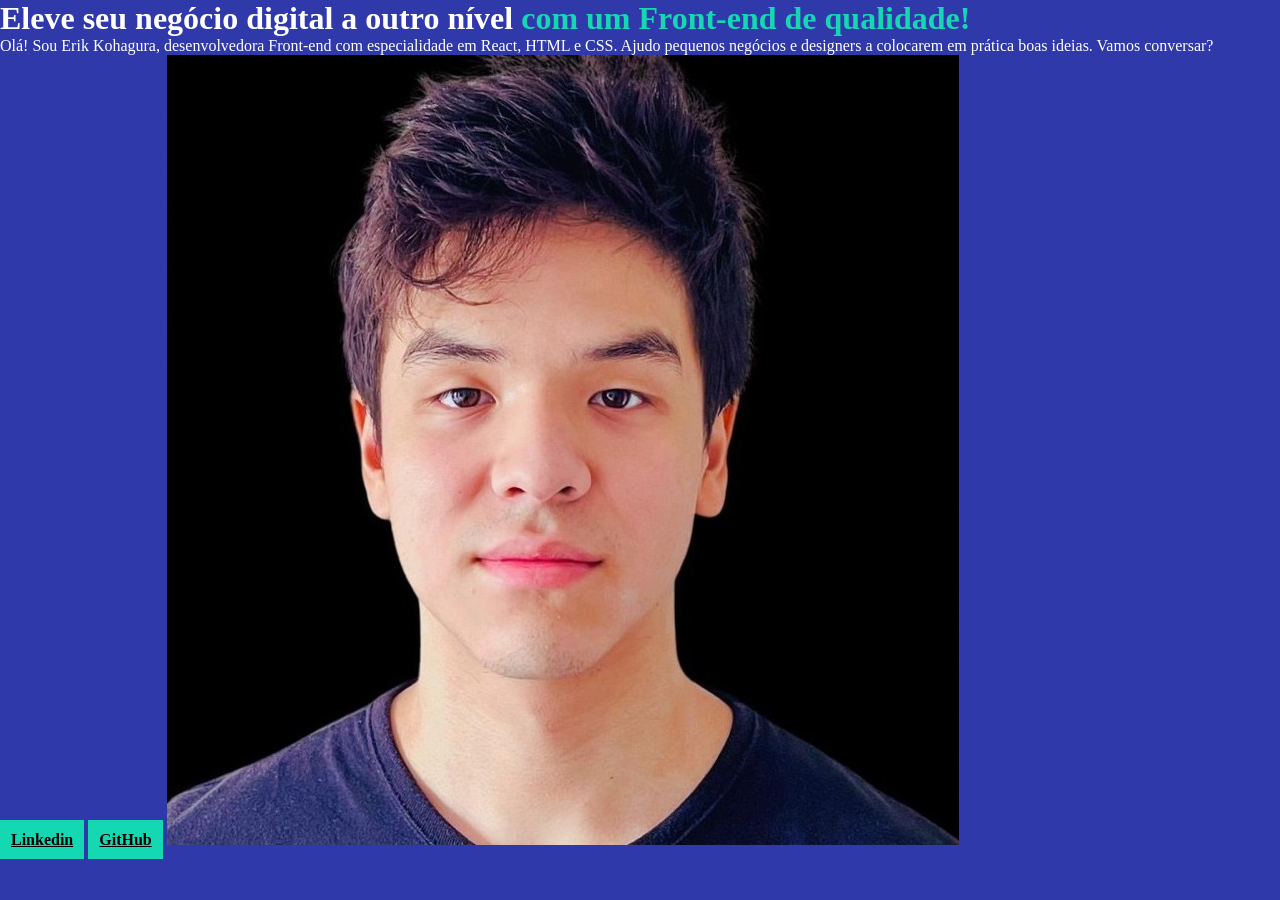
==== index.html @ 46e5c267 "Reset css e classes" ====
<!DOCTYPE html>
<html lang="pt-br">
<head>
    <meta charset="UTF-8">
    <meta name="viewport" content="width=device-width, initial-scale=1.0">
    <title>Portfolio</title>
    <link rel="stylesheet" href="style.css">
</head>
<body>
    <header></header>
    <main>
        <h1 class="titulo-portfolio">Eleve seu negócio digital a outro nível <strong class="titulo-destaque">com um Front-end de qualidade!</strong></h1>
        <p>Olá! Sou Erik Kohagura, desenvolvedora Front-end com especialidade em React, HTML e CSS. Ajudo pequenos negócios e designers a colocarem em prática boas ideias. Vamos conversar?</p>
        <a href="https://linkedin.com/in/erik-vitor-kohagura-silva-907653325">Linkedin</a>
        <a href="https://github.com/ErikVks">GitHub</a>
        <img src="minha_foto.jpg" alt="Foto de Erik Kohagura">
    </main>
    <footer></footer>
</body>
</html>
---- style.css ----
*{
    margin:0;
    padding:0;
}

body {
    background-color: #2F39A9;
    color: white;
}

.titulo-portfolio{
    font:200;
    color: white;
}

.titulo-destaque{
    color: #15D8B3;
}

a{
    background-color: #15D8B3;
    font-weight: bold;
    color: black;
    border: 1px solid #15D8B3;
    padding: 10px;
}
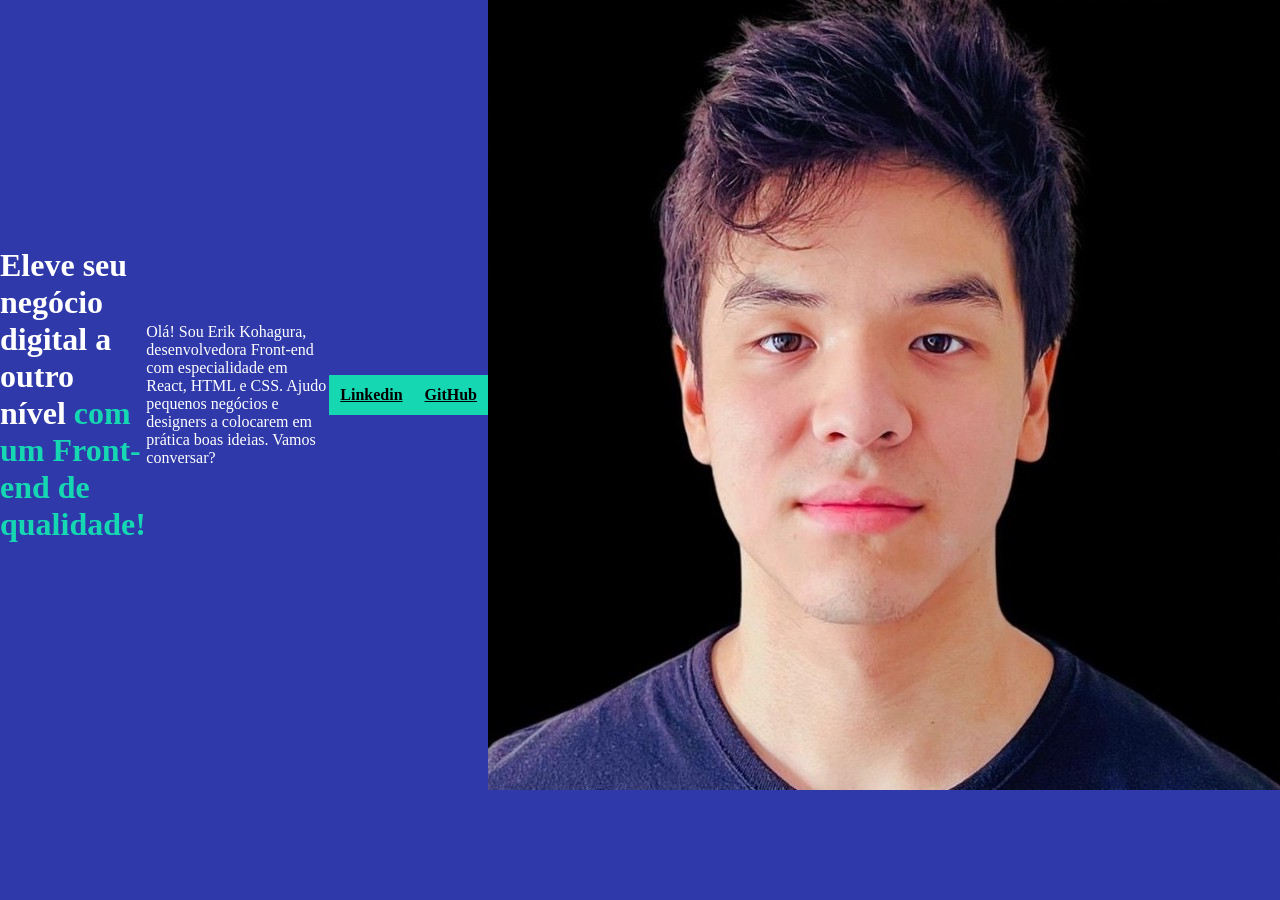
==== commit 046043a6: "Posicionamento dos elementos" ====
--- a/index.html
+++ b/index.html
@@ -8,7 +8,7 @@
 </head>
 <body>
     <header></header>
-    <main>
+    <main class="apresentacao">
         <h1 class="titulo-portfolio">Eleve seu negócio digital a outro nível <strong class="titulo-destaque">com um Front-end de qualidade!</strong></h1>
         <p>Olá! Sou Erik Kohagura, desenvolvedora Front-end com especialidade em React, HTML e CSS. Ajudo pequenos negócios e designers a colocarem em prática boas ideias. Vamos conversar?</p>
         <a href="https://linkedin.com/in/erik-vitor-kohagura-silva-907653325">Linkedin</a>
--- a/style.css
+++ b/style.css
@@ -3,7 +3,14 @@
     padding:0;
 }
 
+.apresentacao{
+    display: flex;
+    align-items: center;
+}
+
 body {
+    height: 100vh;
+    box-sizing: border-box;
     background-color: #2F39A9;
     color: white;
 }
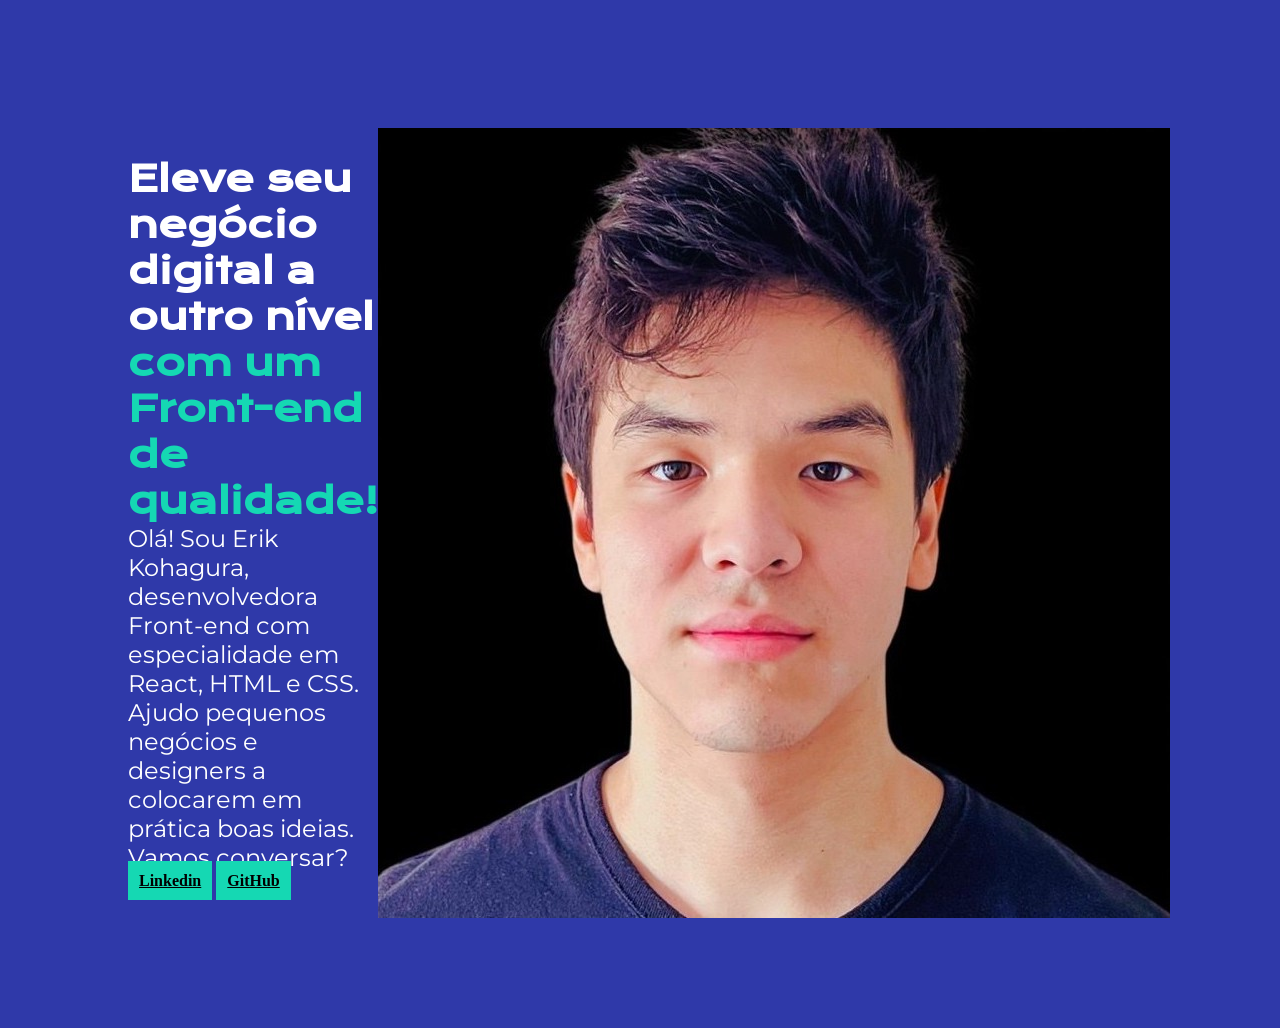
==== commit 50136b26: "Reorganização de seções e adição de fonte" ====
--- a/index.html
+++ b/index.html
@@ -9,10 +9,12 @@
 <body>
     <header></header>
     <main class="apresentacao">
-        <h1 class="titulo-portfolio">Eleve seu negócio digital a outro nível <strong class="titulo-destaque">com um Front-end de qualidade!</strong></h1>
-        <p>Olá! Sou Erik Kohagura, desenvolvedora Front-end com especialidade em React, HTML e CSS. Ajudo pequenos negócios e designers a colocarem em prática boas ideias. Vamos conversar?</p>
-        <a href="https://linkedin.com/in/erik-vitor-kohagura-silva-907653325">Linkedin</a>
-        <a href="https://github.com/ErikVks">GitHub</a>
+        <section class="apresentacao__conteudo">
+            <h1 class="apresentacao__conteudo__titulo">Eleve seu negócio digital a outro nível <strong class="apresentacao__conteudo__titulo-destaque">com um Front-end de qualidade!</strong></h1>
+            <p class="apresentacao__conteudo__texto">Olá! Sou Erik Kohagura, desenvolvedora Front-end com especialidade em React, HTML e CSS. Ajudo pequenos negócios e designers a colocarem em prática boas ideias. Vamos conversar?</p>
+            <a href="https://linkedin.com/in/erik-vitor-kohagura-silva-907653325">Linkedin</a>
+            <a href="https://github.com/ErikVks">GitHub</a>
+        </section>
         <img src="minha_foto.jpg" alt="Foto de Erik Kohagura">
     </main>
     <footer></footer>
--- a/style.css
+++ b/style.css
@@ -1,11 +1,8 @@
+@import url('https://fonts.googleapis.com/css2?family=Krona+One&family=Montserrat&display=swap');
+
 *{
     margin:0;
     padding:0;
-}
-
-.apresentacao{
-    display: flex;
-    align-items: center;
 }
 
 body {
@@ -15,13 +12,30 @@
     color: white;
 }
 
-.titulo-portfolio{
-    font:200;
+.apresentacao{
+    margin:10%;
+    display: flex;
+    align-items: center;
+    justify-content: space-between;
+}
+
+.apresentacao__conteudo{
+    width: 615px;
+}
+
+.apresentacao__conteudo__titulo{
+    font-size:36px;
+    font-family:  "Krona One", sans-serif;
     color: white;
 }
 
-.titulo-destaque{
+.apresentacao__conteudo__titulo-destaque{
     color: #15D8B3;
+}
+
+.apresentacao__conteudo__texto{
+    font-size:24px;
+    font-family: "Montserrat", sans-serif;
 }
 
 a{
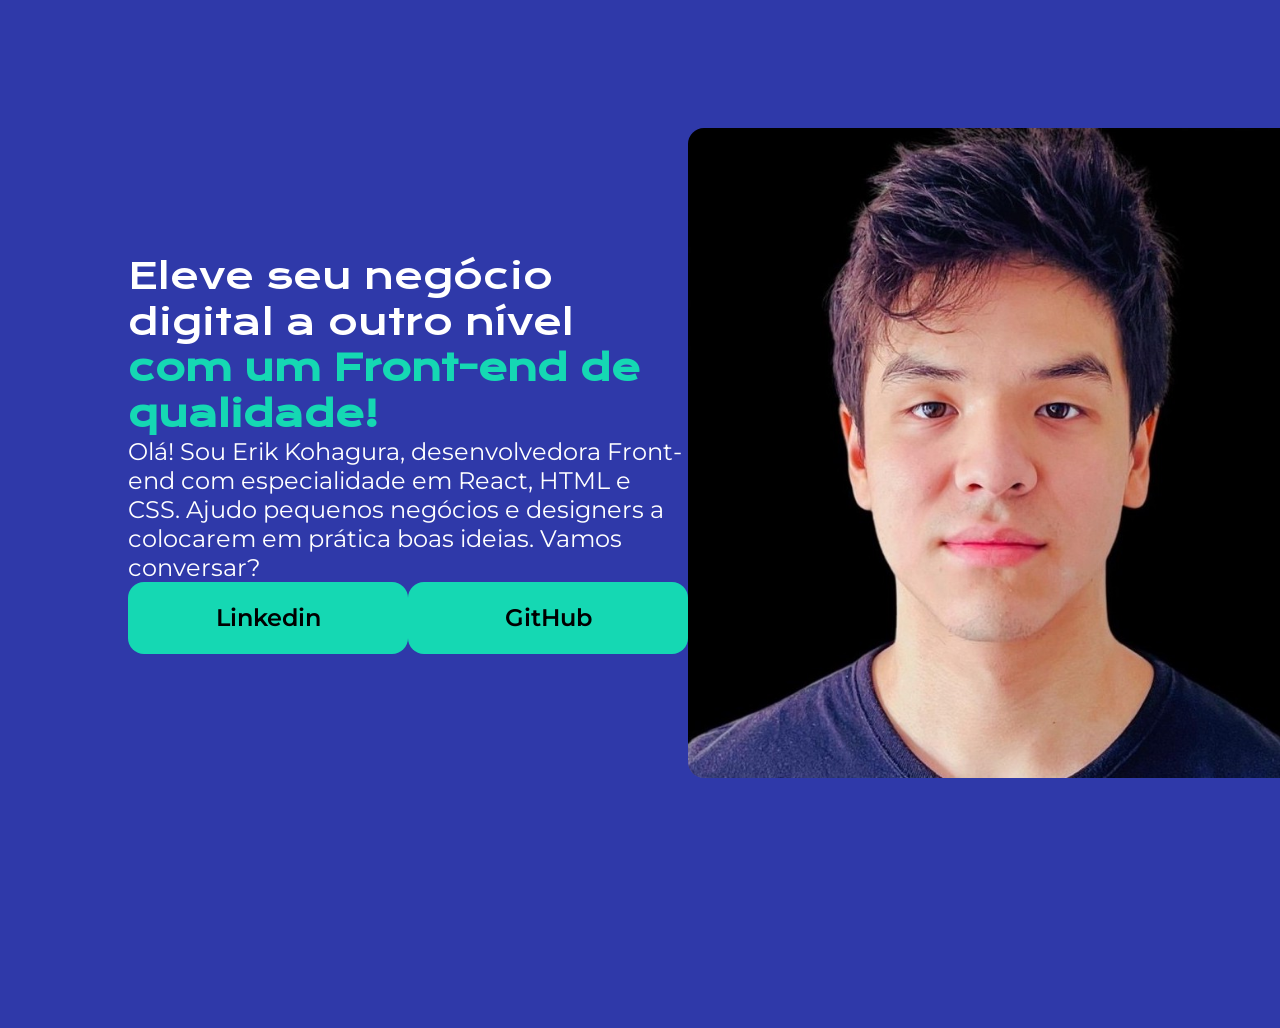
==== commit 2a5141c6: "Adição de fontes e ajuste de formato" ====
--- a/index.html
+++ b/index.html
@@ -12,10 +12,12 @@
         <section class="apresentacao__conteudo">
             <h1 class="apresentacao__conteudo__titulo">Eleve seu negócio digital a outro nível <strong class="apresentacao__conteudo__titulo-destaque">com um Front-end de qualidade!</strong></h1>
             <p class="apresentacao__conteudo__texto">Olá! Sou Erik Kohagura, desenvolvedora Front-end com especialidade em React, HTML e CSS. Ajudo pequenos negócios e designers a colocarem em prática boas ideias. Vamos conversar?</p>
-            <a href="https://linkedin.com/in/erik-vitor-kohagura-silva-907653325">Linkedin</a>
-            <a href="https://github.com/ErikVks">GitHub</a>
+            <div class="apresentacao__conteudo__links">
+                <a class="apresentacao__conteudo__links__link" href="https://linkedin.com/in/erik-vitor-kohagura-silva-907653325">Linkedin</a>
+                <a class="apresentacao__conteudo__links__link" href="https://github.com/ErikVks">GitHub</a>
+            </div>
         </section>
-        <img src="minha_foto.jpg" alt="Foto de Erik Kohagura">
+        <img class="apresentacao__imagem" src="minha_foto.jpg" alt="Foto de Erik Kohagura">
     </main>
     <footer></footer>
 </body>
--- a/style.css
+++ b/style.css
@@ -1,4 +1,4 @@
-@import url('https://fonts.googleapis.com/css2?family=Krona+One&family=Montserrat&display=swap');
+@import url('https://fonts.googleapis.com/css2?family=Krona+One&family=Montserrat:wght@100..900&display=swap');
 
 *{
     margin:0;
@@ -19,6 +19,11 @@
     justify-content: space-between;
 }
 
+.apresentacao__imagem{
+    height: 650px;
+    border-radius: 16px;
+}
+
 .apresentacao__conteudo{
     width: 615px;
 }
@@ -26,6 +31,7 @@
 .apresentacao__conteudo__titulo{
     font-size:36px;
     font-family:  "Krona One", sans-serif;
+    font-weight: 400;
     color: white;
 }
 
@@ -38,10 +44,20 @@
     font-family: "Montserrat", sans-serif;
 }
 
-a{
+.apresentacao__conteudo__links{
+    display: flex;
+    justify-content: space-between;
+}
+
+.apresentacao__conteudo__links__link{
     background-color: #15D8B3;
-    font-weight: bold;
+    width: 280px;
+    text-align: center;
+    border-radius: 16px;
+    font-size: 24px;
+    padding: 21.5px 0;
+    text-decoration: none;
     color: black;
-    border: 1px solid #15D8B3;
-    padding: 10px;
+    font-family: "Montserrat", sans-serif;
+    font-weight: 600;
 }
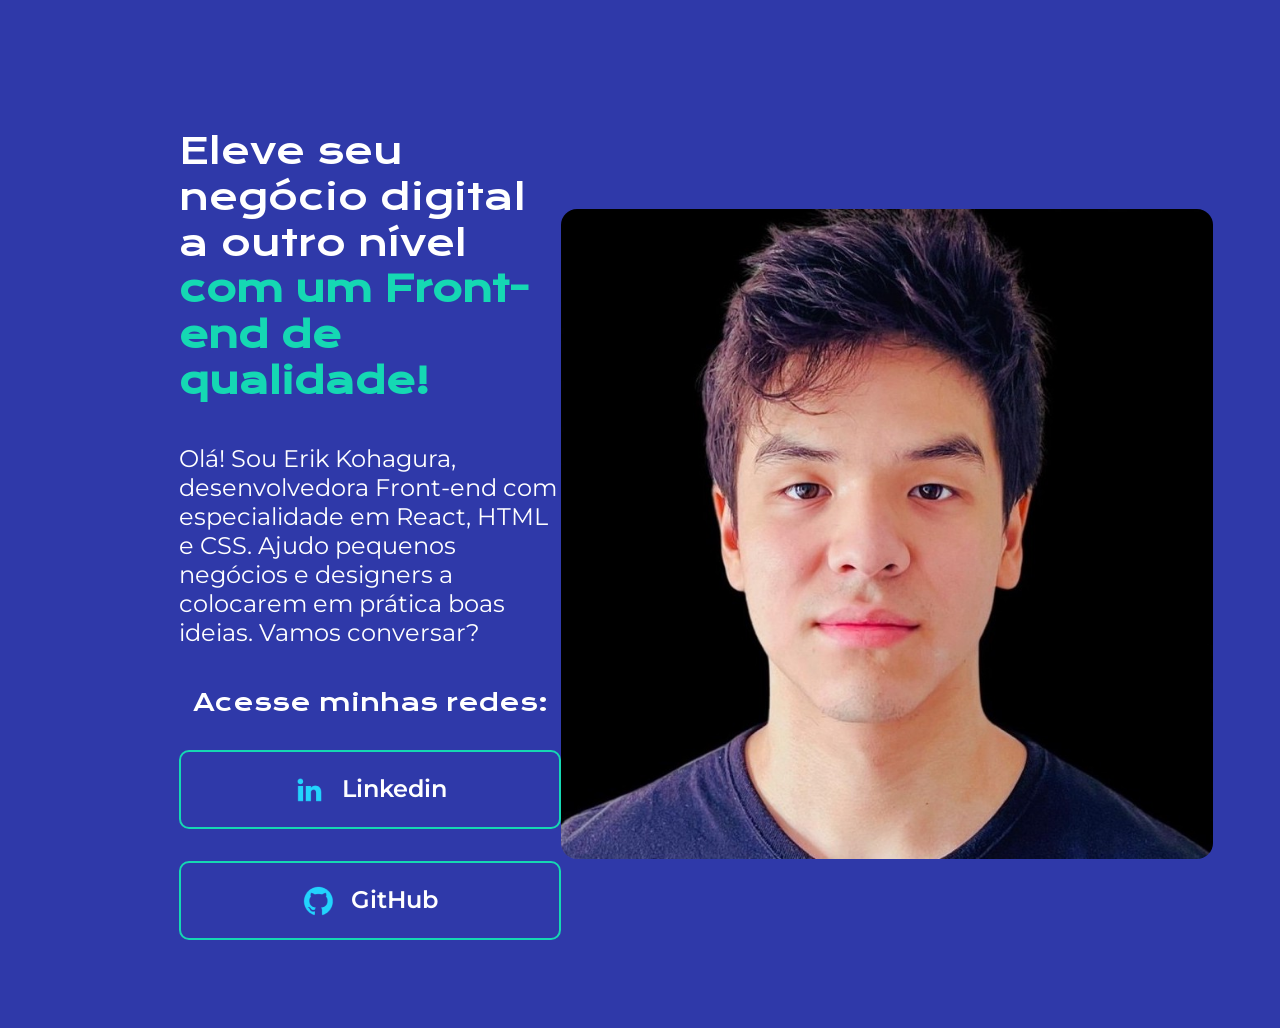
==== commit 9f34d2dd: "Adição de imagens e hover nos botões" ====
--- a/index.html
+++ b/index.html
@@ -13,11 +13,18 @@
             <h1 class="apresentacao__conteudo__titulo">Eleve seu negócio digital a outro nível <strong class="apresentacao__conteudo__titulo-destaque">com um Front-end de qualidade!</strong></h1>
             <p class="apresentacao__conteudo__texto">Olá! Sou Erik Kohagura, desenvolvedora Front-end com especialidade em React, HTML e CSS. Ajudo pequenos negócios e designers a colocarem em prática boas ideias. Vamos conversar?</p>
             <div class="apresentacao__conteudo__links">
-                <a class="apresentacao__conteudo__links__link" href="https://linkedin.com/in/erik-vitor-kohagura-silva-907653325">Linkedin</a>
-                <a class="apresentacao__conteudo__links__link" href="https://github.com/ErikVks">GitHub</a>
+                <h2 class="apresentacao__conteudo__links__subtitulo">Acesse minhas redes:</h2>
+                <a class="apresentacao__conteudo__links__link" href="https://linkedin.com/in/erik-vitor-kohagura-silva-907653325">
+                    <img src="./assets/linkedin.png" alt="Imagem GitHub">
+                    Linkedin
+                </a>
+                <a class="apresentacao__conteudo__links__link" href="https://github.com/ErikVks">
+                    <img src="./assets/github.png" alt="Imagem GitHub">
+                    GitHub
+                </a>
             </div>
         </section>
-        <img class="apresentacao__imagem" src="minha_foto.jpg" alt="Foto de Erik Kohagura">
+        <img class="apresentacao__imagem" src="./assets/minha_foto.jpg" alt="Foto de Erik Kohagura">
     </main>
     <footer></footer>
 </body>
--- a/style.css
+++ b/style.css
@@ -13,7 +13,7 @@
 }
 
 .apresentacao{
-    margin:10%;
+    margin:10% 14%;
     display: flex;
     align-items: center;
     justify-content: space-between;
@@ -26,6 +26,9 @@
 
 .apresentacao__conteudo{
     width: 615px;
+    display: flex;
+    flex-direction: column;
+    gap: 40px;
 }
 
 .apresentacao__conteudo__titulo{
@@ -46,18 +49,34 @@
 
 .apresentacao__conteudo__links{
     display: flex;
+    flex-direction: column;
     justify-content: space-between;
+    align-items: center;
+    gap: 32px;
+}
+
+.apresentacao__conteudo__links__subtitulo{
+    font-family: "Krona One", sans-serif;
+    font-weight: 400;
+    font-size: 24px;
 }
 
 .apresentacao__conteudo__links__link{
-    background-color: #15D8B3;
-    width: 280px;
+    display:flex;
+    justify-content:center;
+    gap: 16px;
+    border:2px solid #15D8B3;
+    width: 378px;
     text-align: center;
-    border-radius: 16px;
+    border-radius: 10px;
     font-size: 24px;
     padding: 21.5px 0;
     text-decoration: none;
-    color: black;
+    color: white;
     font-family: "Montserrat", sans-serif;
     font-weight: 600;
+}
+
+.apresentacao__conteudo__links__link:hover{
+    background-color: #3d46a3;
 }
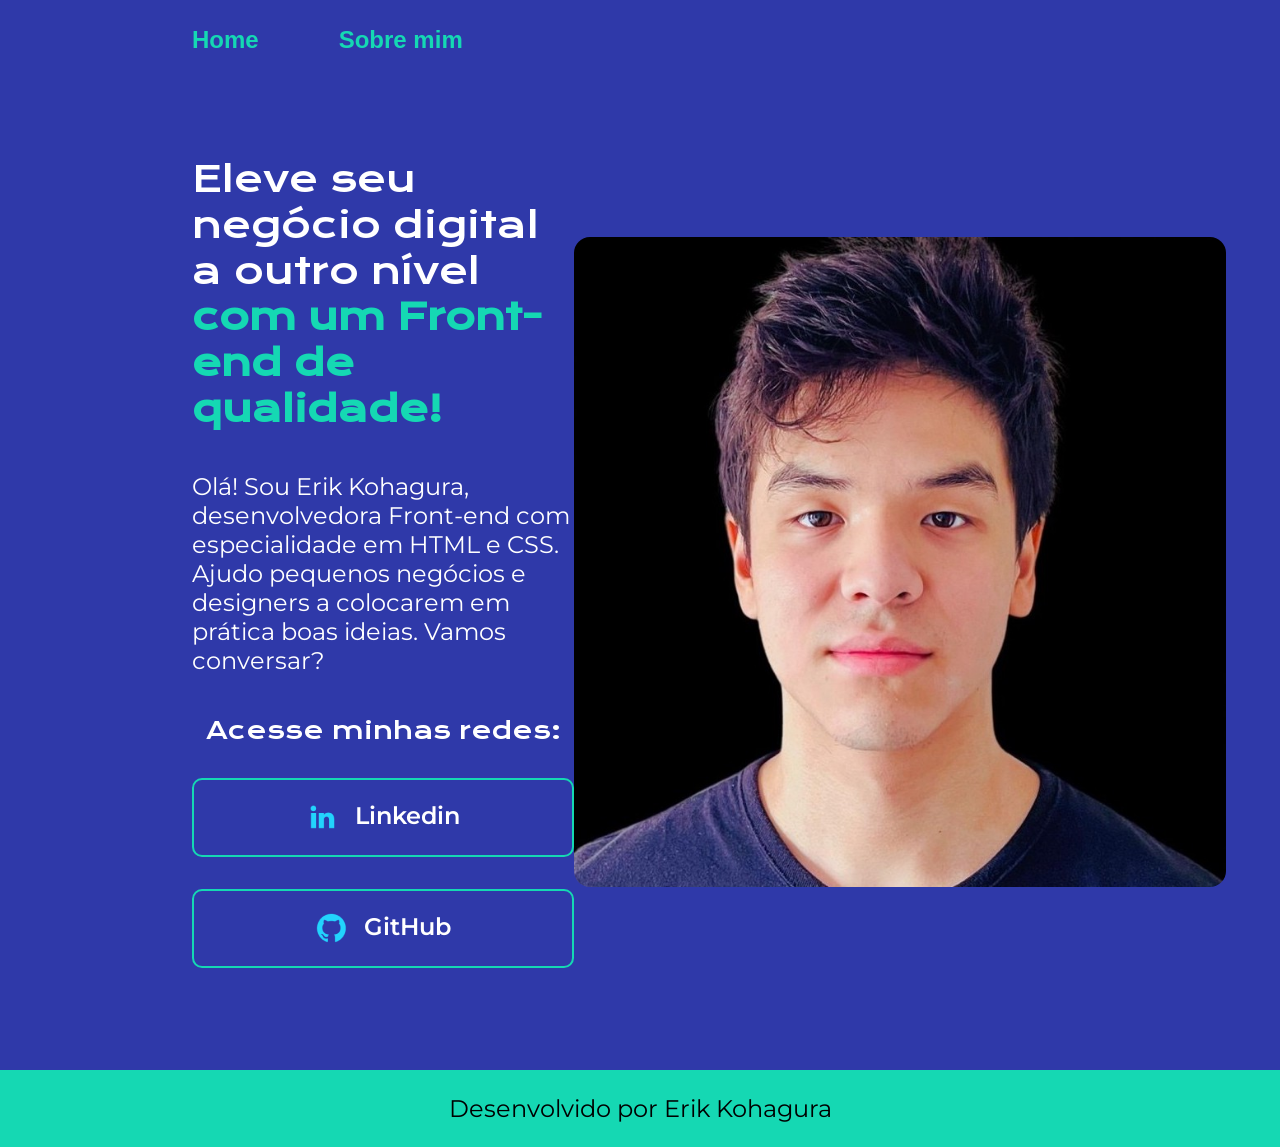
==== commit fe17bd4a: "Adição da página sobre mim" ====
--- a/index.html
+++ b/index.html
@@ -4,14 +4,19 @@
     <meta charset="UTF-8">
     <meta name="viewport" content="width=device-width, initial-scale=1.0">
     <title>Portfolio</title>
-    <link rel="stylesheet" href="style.css">
+    <link rel="stylesheet" href="./styles/style.css">
 </head>
 <body>
-    <header></header>
+    <header class="cabecalho">
+        <nav class="cabecalho__menu">
+            <a class="cabecalho__menu__link" href="index.html">Home</a>
+            <a class="cabecalho__menu__link" href="about.html">Sobre mim</a>
+        </nav>
+    </header>
     <main class="apresentacao">
         <section class="apresentacao__conteudo">
             <h1 class="apresentacao__conteudo__titulo">Eleve seu negócio digital a outro nível <strong class="apresentacao__conteudo__titulo-destaque">com um Front-end de qualidade!</strong></h1>
-            <p class="apresentacao__conteudo__texto">Olá! Sou Erik Kohagura, desenvolvedora Front-end com especialidade em React, HTML e CSS. Ajudo pequenos negócios e designers a colocarem em prática boas ideias. Vamos conversar?</p>
+            <p class="apresentacao__conteudo__texto">Olá! Sou Erik Kohagura, desenvolvedora Front-end com especialidade em HTML e CSS. Ajudo pequenos negócios e designers a colocarem em prática boas ideias. Vamos conversar?</p>
             <div class="apresentacao__conteudo__links">
                 <h2 class="apresentacao__conteudo__links__subtitulo">Acesse minhas redes:</h2>
                 <a class="apresentacao__conteudo__links__link" href="https://linkedin.com/in/erik-vitor-kohagura-silva-907653325">
@@ -26,6 +31,8 @@
         </section>
         <img class="apresentacao__imagem" src="./assets/minha_foto.jpg" alt="Foto de Erik Kohagura">
     </main>
-    <footer></footer>
+    <footer class="rodape">
+        <p>Desenvolvido por Erik Kohagura</p>
+    </footer>
 </body>
 </html>
--- a/styles/style.css
+++ b/styles/style.css
@@ -0,0 +1,108 @@
+@import url('https://fonts.googleapis.com/css2?family=Krona+One&family=Montserrat:wght@100..900&display=swap');
+
+*{
+    margin:0;
+    padding:0;
+}
+
+body {
+    box-sizing: border-box;
+    background-color: #2F39A9;
+    color: white;
+}
+
+.cabecalho{
+    padding: 2% 0 0 15%;
+}
+
+.cabecalho__menu{
+    display: flex;
+    gap: 80px;
+}
+
+.cabecalho__menu__link{
+    font-family: "Montserrast",sans-serif;
+    font-size: 24px;
+    font-weight: 600;
+    color: #15D8B3;
+    text-decoration: none;
+}
+
+.apresentacao{
+    padding: 8% 15%;
+    display: flex;
+    align-items: center;
+    justify-content: space-between;
+}
+
+.apresentacao__conteudo{
+    width: 615px;
+    display: flex;
+    flex-direction: column;
+    gap: 40px;
+}
+
+.apresentacao__conteudo__titulo{
+    font-size:36px;
+    font-family:  "Krona One", sans-serif;
+    font-weight: 400;
+    color: white;
+}
+
+.apresentacao__conteudo__titulo-destaque{
+    color: #15D8B3;
+}
+
+.apresentacao__conteudo__texto{
+    font-size:24px;
+    font-family: "Montserrat", sans-serif;
+}
+
+.apresentacao__conteudo__links{
+    display: flex;
+    flex-direction: column;
+    justify-content: space-between;
+    align-items: center;
+    gap: 32px;
+}
+
+.apresentacao__conteudo__links__subtitulo{
+    font-family: "Krona One", sans-serif;
+    font-weight: 400;
+    font-size: 24px;
+}
+
+.apresentacao__conteudo__links__link{
+    display:flex;
+    justify-content:center;
+    gap: 16px;
+    border:2px solid #15D8B3;
+    width: 378px;
+    text-align: center;
+    border-radius: 10px;
+    font-size: 24px;
+    padding: 21.5px 0;
+    text-decoration: none;
+    color: white;
+    font-family: "Montserrat", sans-serif;
+    font-weight: 600;
+}
+
+.apresentacao__conteudo__links__link:hover{
+    background-color: #3d46a3;
+}
+
+.apresentacao__imagem{
+    height: 650px;
+    border-radius: 16px;
+}
+
+.rodape{
+    padding: 24px;
+    color: black;
+    background-color: #15D8B3;
+    text-align: center;
+    font-family: "Montserrat", sans-serif;
+    font-size: 24px;
+    font-weight: 400;
+}
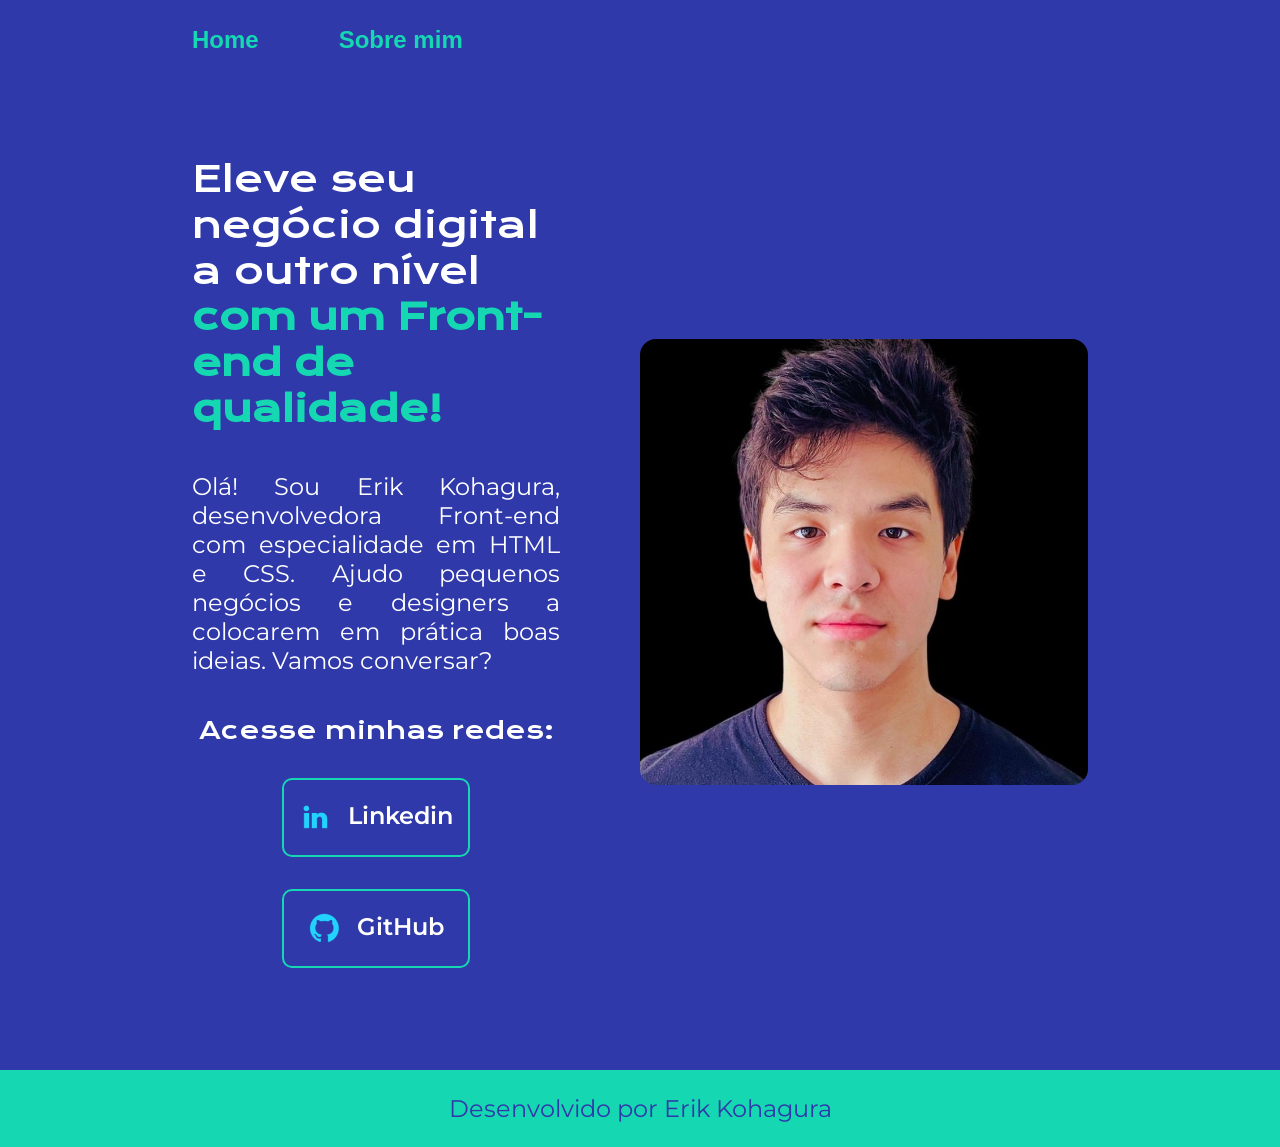
==== commit 5e103820: "Adição de responsividade do texto e imagem" ====
--- a/index.html
+++ b/index.html
@@ -19,11 +19,11 @@
             <p class="apresentacao__conteudo__texto">Olá! Sou Erik Kohagura, desenvolvedora Front-end com especialidade em HTML e CSS. Ajudo pequenos negócios e designers a colocarem em prática boas ideias. Vamos conversar?</p>
             <div class="apresentacao__conteudo__links">
                 <h2 class="apresentacao__conteudo__links__subtitulo">Acesse minhas redes:</h2>
-                <a class="apresentacao__conteudo__links__link" href="https://linkedin.com/in/erik-vitor-kohagura-silva-907653325">
+                <a class="apresentacao__conteudo__links__navegacao" href="https://linkedin.com/in/erik-vitor-kohagura-silva-907653325">
                     <img src="./assets/linkedin.png" alt="Imagem GitHub">
                     Linkedin
                 </a>
-                <a class="apresentacao__conteudo__links__link" href="https://github.com/ErikVks">
+                <a class="apresentacao__conteudo__links__navegacao" href="https://github.com/ErikVks">
                     <img src="./assets/github.png" alt="Imagem GitHub">
                     GitHub
                 </a>
--- a/styles/style.css
+++ b/styles/style.css
@@ -1,4 +1,14 @@
 @import url('https://fonts.googleapis.com/css2?family=Krona+One&family=Montserrat:wght@100..900&display=swap');
+
+:root{
+    --cor-primaria: #2F39A9;
+    --cor-secundaria: white;
+    --cor-terciaria: #15D8B3;
+    --cor-hover: #3d46a3;
+
+    --fonte-primaria: "Krona One", sans-serif;
+    --fonte-secundaria: "Montserrast",sans-serif;
+}
 
 *{
     margin:0;
@@ -7,8 +17,8 @@
 
 body {
     box-sizing: border-box;
-    background-color: #2F39A9;
-    color: white;
+    background-color: var(--cor-primaria);
+    color: var(--cor-secundaria);
 }
 
 .cabecalho{
@@ -21,10 +31,10 @@
 }
 
 .cabecalho__menu__link{
-    font-family: "Montserrast",sans-serif;
-    font-size: 24px;
+    font-family: var(--fonte-secundaria);
+    font-size: 1.5rem;
     font-weight: 600;
-    color: #15D8B3;
+    color: var(--cor-terciaria);
     text-decoration: none;
 }
 
@@ -33,29 +43,31 @@
     display: flex;
     align-items: center;
     justify-content: space-between;
+    gap: 80px;
 }
 
 .apresentacao__conteudo{
-    width: 615px;
+    width: 50%;
     display: flex;
     flex-direction: column;
     gap: 40px;
 }
 
 .apresentacao__conteudo__titulo{
-    font-size:36px;
-    font-family:  "Krona One", sans-serif;
+    font-size: 2.25rem;
+    font-family:  var(--fonte-primaria);
     font-weight: 400;
-    color: white;
+    color: var(--cor-secundaria);
 }
 
 .apresentacao__conteudo__titulo-destaque{
-    color: #15D8B3;
+    color: var(--cor-terciaria);
 }
 
 .apresentacao__conteudo__texto{
-    font-size:24px;
+    font-size: 1.5rem;
     font-family: "Montserrat", sans-serif;
+    text-align: justify;
 }
 
 .apresentacao__conteudo__links{
@@ -67,42 +79,42 @@
 }
 
 .apresentacao__conteudo__links__subtitulo{
-    font-family: "Krona One", sans-serif;
+    font-family: var(--fonte-primaria);
     font-weight: 400;
-    font-size: 24px;
+    font-size: 1.5rem;
 }
 
-.apresentacao__conteudo__links__link{
+.apresentacao__conteudo__links__navegacao{
     display:flex;
     justify-content:center;
     gap: 16px;
-    border:2px solid #15D8B3;
-    width: 378px;
+    border:2px solid var(--cor-terciaria);
+    width: 50%;
     text-align: center;
     border-radius: 10px;
-    font-size: 24px;
+    font-size: 1.5rem;
     padding: 21.5px 0;
     text-decoration: none;
-    color: white;
+    color: var(--cor-secundaria);
     font-family: "Montserrat", sans-serif;
     font-weight: 600;
 }
 
 .apresentacao__conteudo__links__link:hover{
-    background-color: #3d46a3;
+    background-color: var(--cor-hover);
 }
 
 .apresentacao__imagem{
-    height: 650px;
+    width: 50%;
     border-radius: 16px;
 }
 
 .rodape{
     padding: 24px;
-    color: black;
-    background-color: #15D8B3;
+    color: var(--cor-primaria);
+    background-color: var(--cor-terciaria);
     text-align: center;
     font-family: "Montserrat", sans-serif;
-    font-size: 24px;
+    font-size: 1.5rem;
     font-weight: 400;
 }
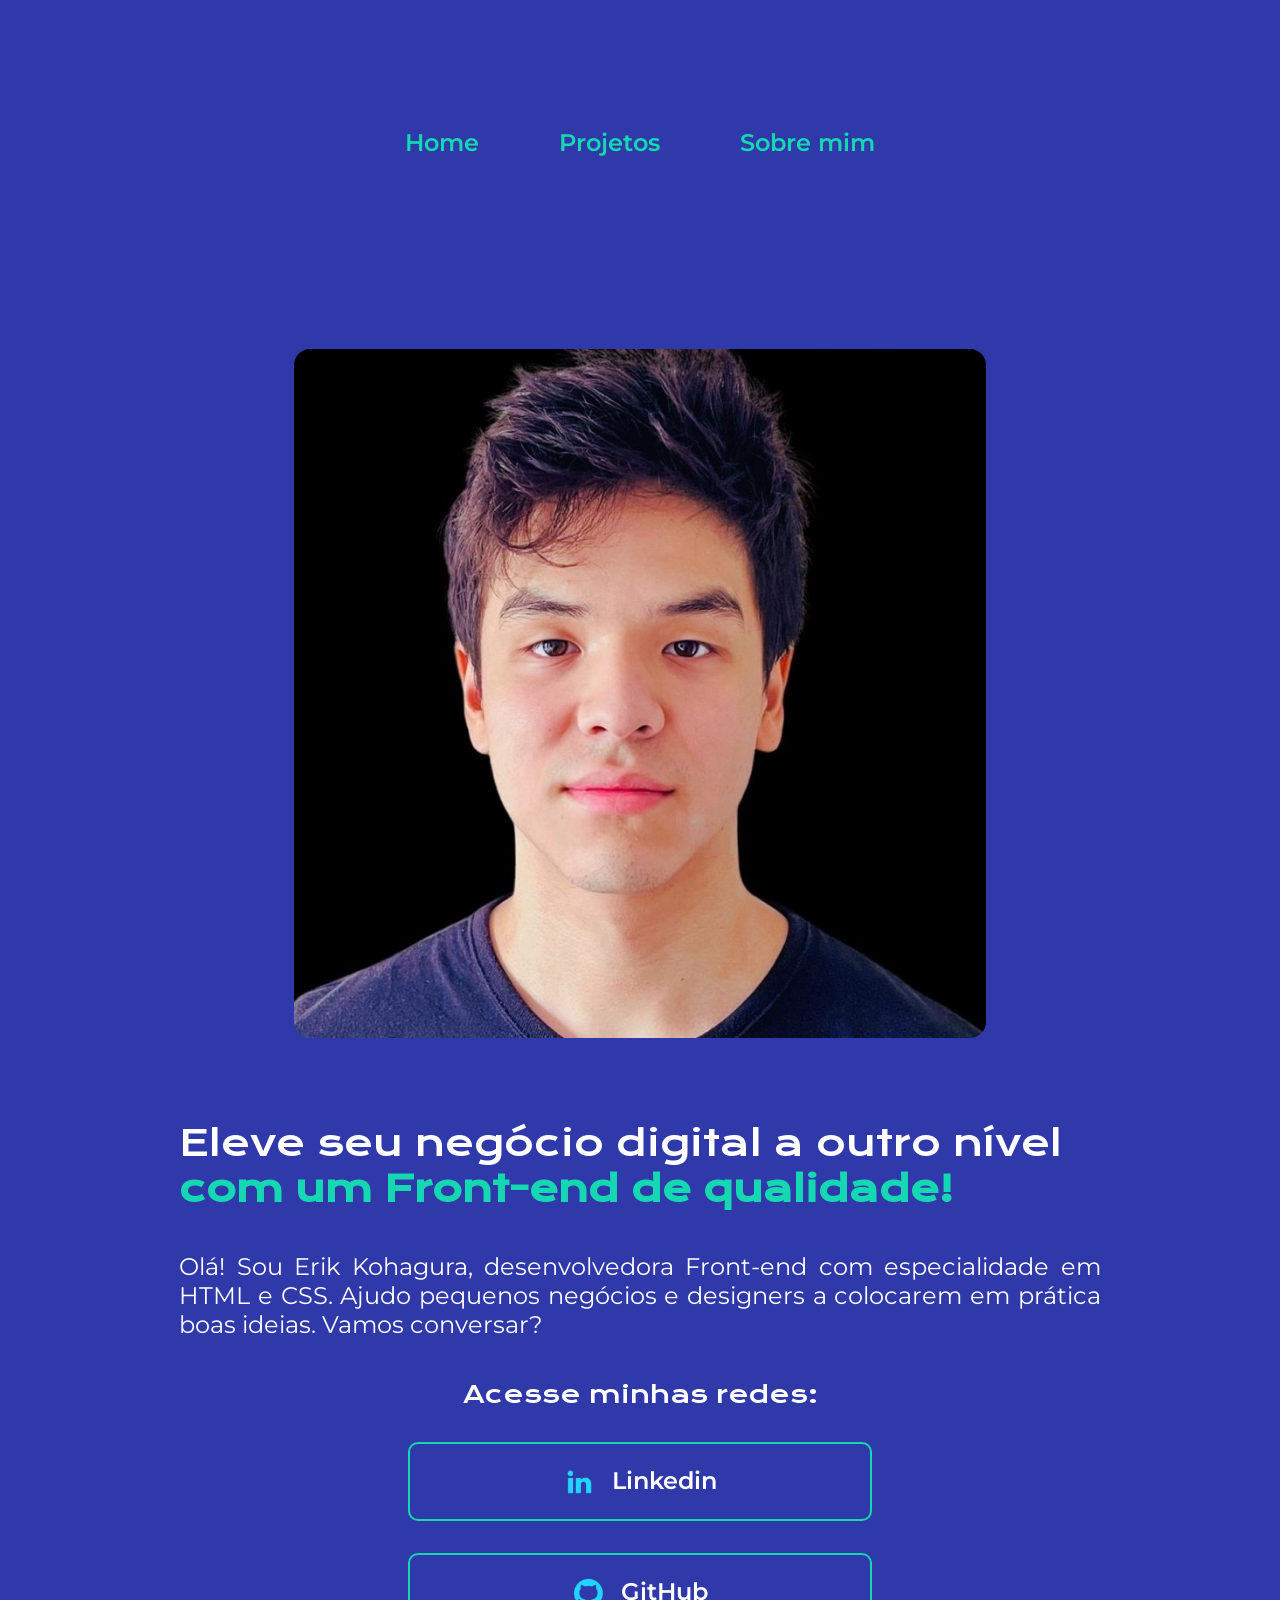
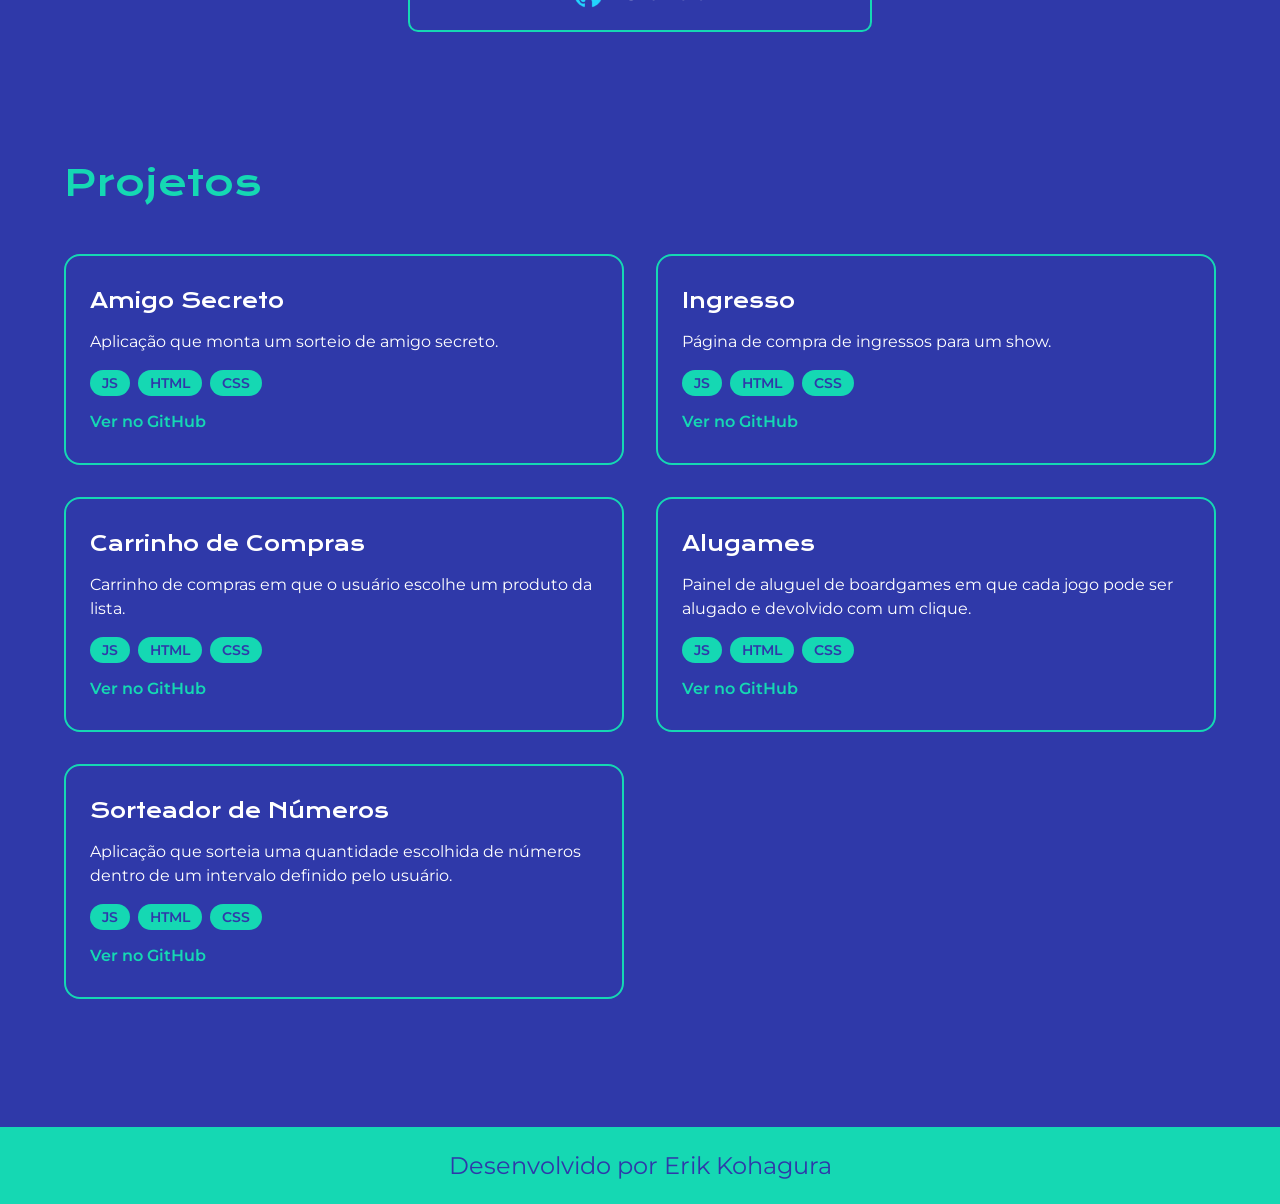
==== commit 6dfd1e11: "Adição de projetos e animações" ====
--- a/index.html
+++ b/index.html
@@ -5,19 +5,21 @@
     <meta name="viewport" content="width=device-width, initial-scale=1.0">
     <title>Portfolio</title>
     <link rel="stylesheet" href="./styles/style.css">
+    <link href="https://unpkg.com/aos@2.3.1/dist/aos.css" rel="stylesheet">
 </head>
 <body>
     <header class="cabecalho">
         <nav class="cabecalho__menu">
             <a class="cabecalho__menu__link" href="index.html">Home</a>
+            <a class="cabecalho__menu__link" href="#projetos">Projetos</a>
             <a class="cabecalho__menu__link" href="about.html">Sobre mim</a>
         </nav>
     </header>
     <main class="apresentacao">
         <section class="apresentacao__conteudo">
-            <h1 class="apresentacao__conteudo__titulo">Eleve seu negócio digital a outro nível <strong class="apresentacao__conteudo__titulo-destaque">com um Front-end de qualidade!</strong></h1>
-            <p class="apresentacao__conteudo__texto">Olá! Sou Erik Kohagura, desenvolvedora Front-end com especialidade em HTML e CSS. Ajudo pequenos negócios e designers a colocarem em prática boas ideias. Vamos conversar?</p>
-            <div class="apresentacao__conteudo__links">
+            <h1 class="apresentacao__conteudo__titulo" data-aos="fade-up">Eleve seu negócio digital a outro nível <strong class="apresentacao__conteudo__titulo-destaque">com um Front-end de qualidade!</strong></h1>
+            <p class="apresentacao__conteudo__texto" data-aos="fade-up" data-aos-delay="150">Olá! Sou Erik Kohagura, desenvolvedora Front-end com especialidade em HTML e CSS. Ajudo pequenos negócios e designers a colocarem em prática boas ideias. Vamos conversar?</p>
+            <div class="apresentacao__conteudo__links" data-aos="fade-up" data-aos-delay="300">
                 <h2 class="apresentacao__conteudo__links__subtitulo">Acesse minhas redes:</h2>
                 <a class="apresentacao__conteudo__links__navegacao" href="https://linkedin.com/in/erik-vitor-kohagura-silva-907653325">
                     <img src="./assets/linkedin.png" alt="Imagem GitHub">
@@ -29,10 +31,80 @@
                 </a>
             </div>
         </section>
-        <img class="apresentacao__imagem" src="./assets/minha_foto.jpg" alt="Foto de Erik Kohagura">
+        <img class="apresentacao__imagem" src="./assets/minha_foto.jpg" alt="Foto de Erik Kohagura" data-aos="zoom-in" data-aos-duration="1000">
     </main>
+
+    <section class="projetos" id="projetos">
+        <h2 class="projetos__titulo" data-aos="fade-up">Projetos</h2>
+        <div class="projetos__lista">
+            <article class="projetos__card" data-aos="fade-up" data-aos-delay="0">
+                <h3 class="projetos__card__titulo">Amigo Secreto</h3>
+                <p class="projetos__card__texto">Aplicação que monta um sorteio de amigo secreto.</p>
+                <div class="projetos__card__tags">
+                    <span class="projetos__card__tag">JS</span>
+                    <span class="projetos__card__tag">HTML</span>
+                    <span class="projetos__card__tag">CSS</span>
+                </div>
+                <a class="projetos__card__link" href="https://github.com/ErikVks/amigo-secreto" target="_blank" rel="noopener">Ver no GitHub</a>
+            </article>
+            <article class="projetos__card" data-aos="fade-up" data-aos-delay="100">
+                <h3 class="projetos__card__titulo">Ingresso</h3>
+                <p class="projetos__card__texto">Página de compra de ingressos para um show.</p>
+                <div class="projetos__card__tags">
+                    <span class="projetos__card__tag">JS</span>
+                    <span class="projetos__card__tag">HTML</span>
+                    <span class="projetos__card__tag">CSS</span>
+                </div>
+                <a class="projetos__card__link" href="https://github.com/ErikVks/ingresso" target="_blank" rel="noopener">Ver no GitHub</a>
+            </article>
+            <article class="projetos__card" data-aos="fade-up" data-aos-delay="200">
+                <h3 class="projetos__card__titulo">Carrinho de Compras</h3>
+                <p class="projetos__card__texto">Carrinho de compras em que o usuário escolhe um produto da lista.</p>
+                <div class="projetos__card__tags">
+                    <span class="projetos__card__tag">JS</span>
+                    <span class="projetos__card__tag">HTML</span>
+                    <span class="projetos__card__tag">CSS</span>
+                </div>
+                <a class="projetos__card__link" href="https://github.com/ErikVks/carrinho-compras" target="_blank" rel="noopener">Ver no GitHub</a>
+            </article>
+            <article class="projetos__card" data-aos="fade-up" data-aos-delay="0">
+                <h3 class="projetos__card__titulo">Alugames</h3>
+                <p class="projetos__card__texto">Painel de aluguel de boardgames em que cada jogo pode ser alugado e devolvido com um clique.</p>
+                <div class="projetos__card__tags">
+                    <span class="projetos__card__tag">JS</span>
+                    <span class="projetos__card__tag">HTML</span>
+                    <span class="projetos__card__tag">CSS</span>
+                </div>
+                <a class="projetos__card__link" href="https://github.com/ErikVks/alugames" target="_blank" rel="noopener">Ver no GitHub</a>
+            </article>
+            <article class="projetos__card" data-aos="fade-up" data-aos-delay="100">
+                <h3 class="projetos__card__titulo">Sorteador de Números</h3>
+                <p class="projetos__card__texto">Aplicação que sorteia uma quantidade escolhida de números dentro de um intervalo definido pelo usuário.</p>
+                <div class="projetos__card__tags">
+                    <span class="projetos__card__tag">JS</span>
+                    <span class="projetos__card__tag">HTML</span>
+                    <span class="projetos__card__tag">CSS</span>
+                </div>
+                <a class="projetos__card__link" href="https://github.com/ErikVks/sorteador-numeros" target="_blank" rel="noopener">Ver no GitHub</a>
+            </article>
+        </div>
+    </section>
+
     <footer class="rodape">
         <p>Desenvolvido por Erik Kohagura</p>
     </footer>
+
+    <script src="https://unpkg.com/aos@2.3.1/dist/aos.js"></script>
+    <script>
+        AOS.init({
+            duration: 800,
+            easing: 'ease-out-cubic',
+            once: true,
+            offset: 80,
+            disable: function () {
+                return window.matchMedia('(prefers-reduced-motion: reduce)').matches;
+            }
+        });
+    </script>
 </body>
 </html>
--- a/styles/style.css
+++ b/styles/style.css
@@ -7,12 +7,16 @@
     --cor-hover: #3d46a3;
 
     --fonte-primaria: "Krona One", sans-serif;
-    --fonte-secundaria: "Montserrast",sans-serif;
+    --fonte-secundaria: "Montserrat",sans-serif;
 }
 
 *{
     margin:0;
     padding:0;
+}
+
+html{
+    scroll-behavior: smooth;
 }
 
 body {
@@ -43,7 +47,7 @@
     display: flex;
     align-items: center;
     justify-content: space-between;
-    gap: 80px;
+    gap: 82px;
 }
 
 .apresentacao__conteudo{
@@ -100,13 +104,84 @@
     font-weight: 600;
 }
 
-.apresentacao__conteudo__links__link:hover{
+.apresentacao__conteudo__links__navegacao:hover{
     background-color: var(--cor-hover);
 }
 
 .apresentacao__imagem{
     width: 50%;
     border-radius: 16px;
+}
+
+.projetos{
+    padding: 4% 15% 8%;
+    display: flex;
+    flex-direction: column;
+    gap: 48px;
+}
+
+.projetos__titulo{
+    font-family: var(--fonte-primaria);
+    font-weight: 400;
+    font-size: 2.25rem;
+    color: var(--cor-terciaria);
+}
+
+.projetos__lista{
+    display: grid;
+    grid-template-columns: repeat(3, 1fr);
+    gap: 32px;
+}
+
+.projetos__card{
+    display: flex;
+    flex-direction: column;
+    gap: 16px;
+    padding: 32px 24px;
+    border: 2px solid var(--cor-terciaria);
+    border-radius: 16px;
+    font-family: "Montserrat", sans-serif;
+}
+
+.projetos__card:hover{
+    background-color: var(--cor-hover);
+}
+
+.projetos__card__titulo{
+    font-family: var(--fonte-primaria);
+    font-weight: 400;
+    font-size: 1.25rem;
+}
+
+.projetos__card__texto{
+    font-size: 1rem;
+    line-height: 1.5;
+    flex-grow: 1;
+}
+
+.projetos__card__tags{
+    display: flex;
+    flex-wrap: wrap;
+    gap: 8px;
+}
+
+.projetos__card__tag{
+    padding: 4px 12px;
+    border-radius: 20px;
+    background-color: var(--cor-terciaria);
+    color: var(--cor-primaria);
+    font-size: 0.875rem;
+    font-weight: 600;
+}
+
+.projetos__card__link{
+    color: var(--cor-terciaria);
+    font-weight: 600;
+    text-decoration: none;
+}
+
+.projetos__card__link:hover{
+    text-decoration: underline;
 }
 
 .rodape{
@@ -117,4 +192,46 @@
     font-family: "Montserrat", sans-serif;
     font-size: 1.5rem;
     font-weight: 400;
+}
+
+@media (max-width: 1300px){
+    .cabecalho{
+        padding: 10%;
+    }
+    
+    .cabecalho__menu{
+        justify-content: center;
+    }
+
+    .apresentacao{
+        flex-direction: column-reverse;
+        padding: 5%;
+    }
+
+    .apresentacao__conteudo{
+        width: 80%;
+    }
+
+    .apresentacao__imagem{
+        width: 60%;
+    }
+
+    .projetos{
+        padding: 5% 5% 10%;
+    }
+
+    .projetos__lista{
+        grid-template-columns: repeat(2, 1fr);
+    }
+}
+
+@media (max-width: 700px){
+    .cabecalho__menu{
+        gap: 24px;
+        flex-wrap: wrap;
+    }
+
+    .projetos__lista{
+        grid-template-columns: 1fr;
+    }
 }
